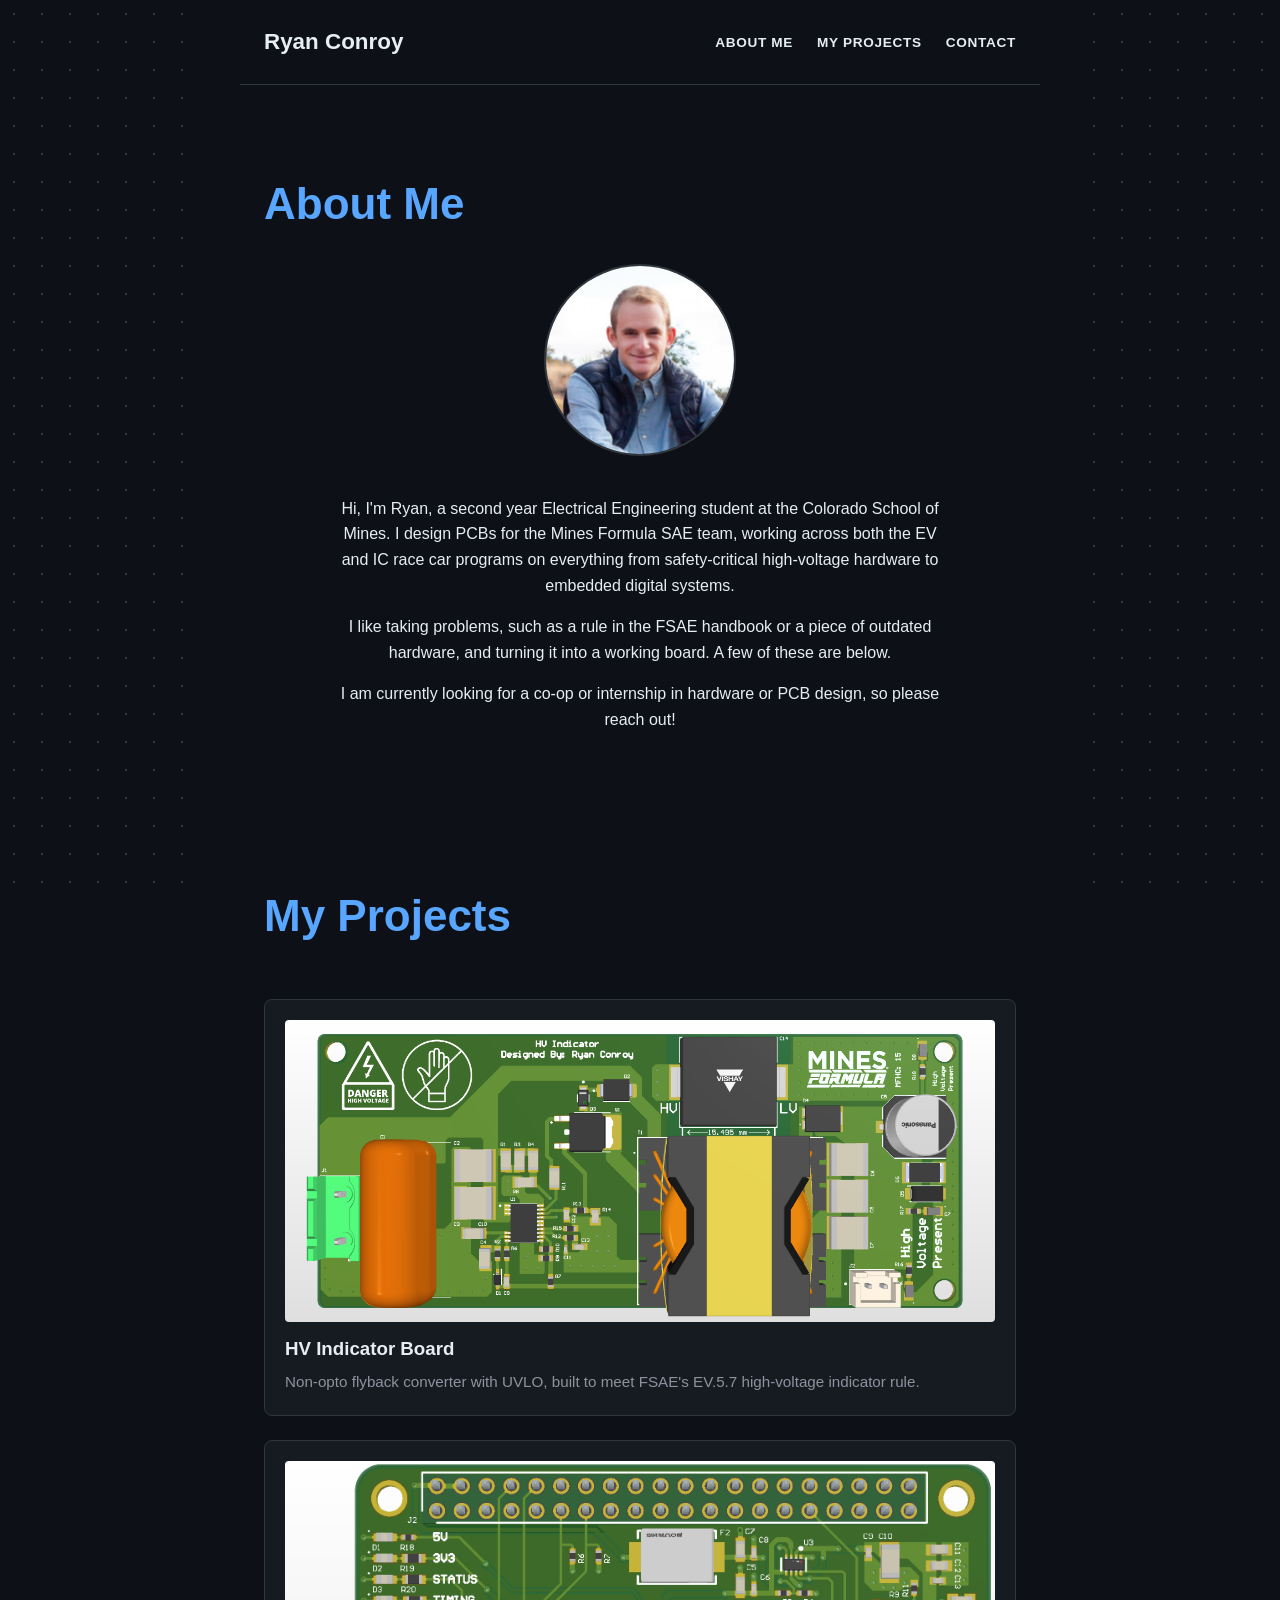
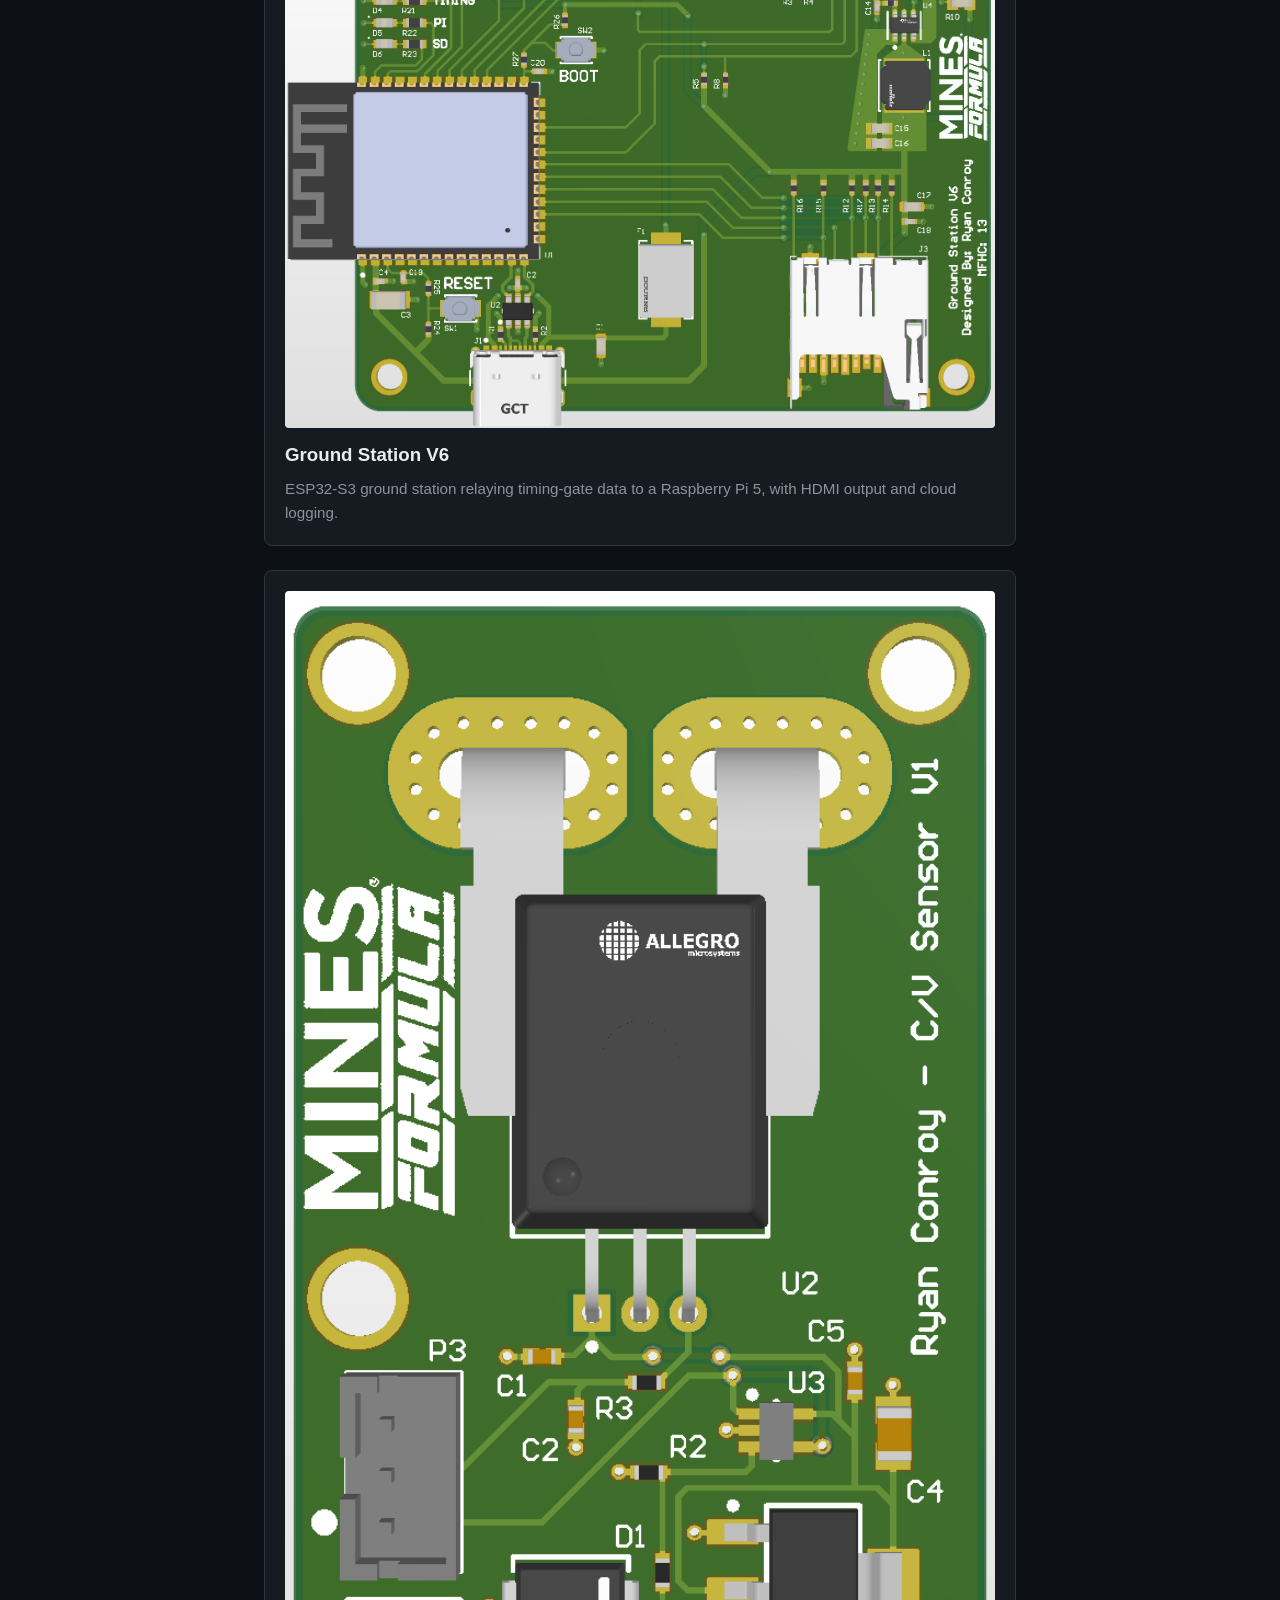
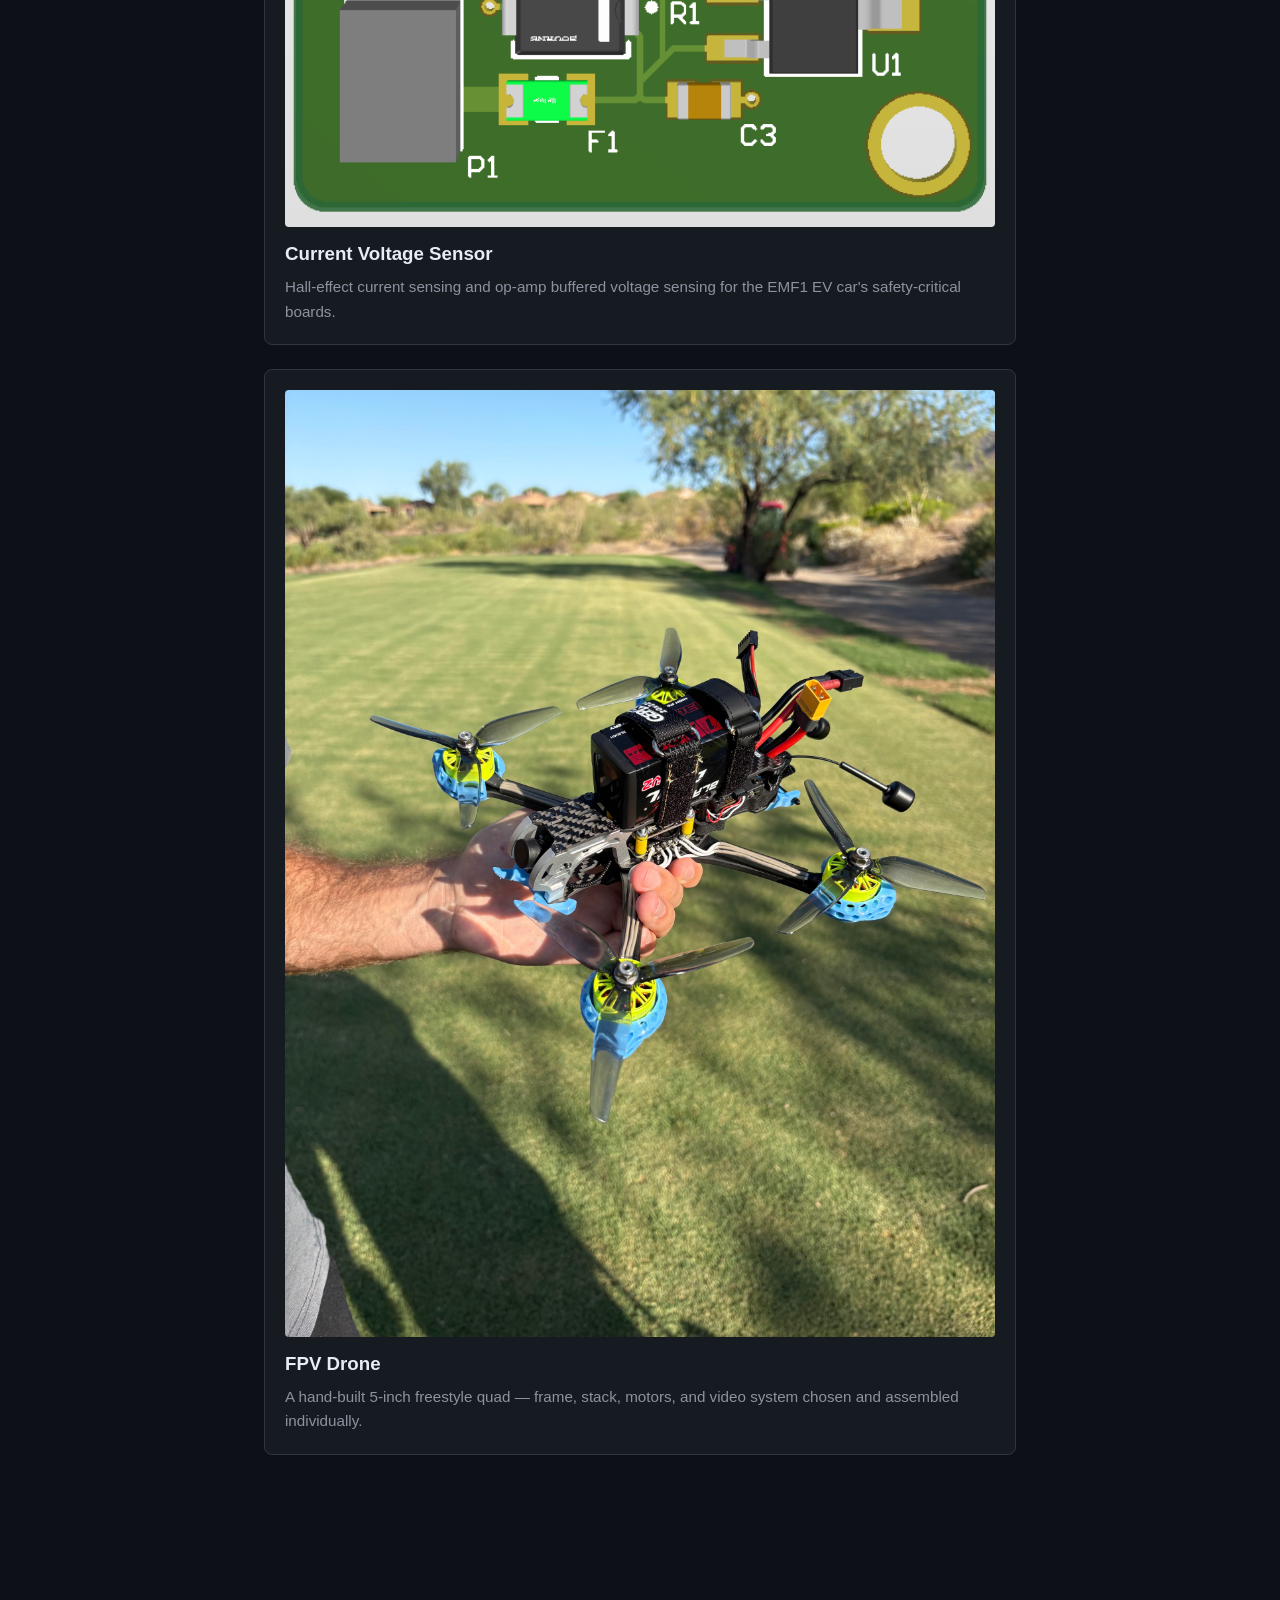
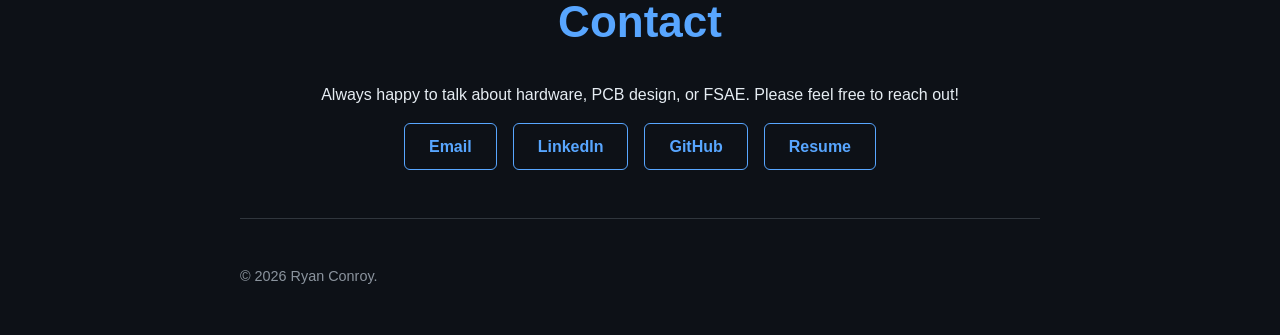
==== index.html @ 9a909cfd "initial commit" ====
<!DOCTYPE html>
<html lang="en">

<head>
  <meta charset="UTF-8">
  <meta name="viewport" content="width=device-width, initial-scale=1.0">
  <title>Ryan Conroy — Electrical Engineering Portfolio</title>
  <link rel="stylesheet" href="style.css">
</head>

<body>

  <header>
    <h1><a href="index.html">Ryan Conroy</a></h1>
    <nav>
      <ul>
        <li><a href="#about">About Me</a></li>
        <li><a href="#projects">My Projects</a></li>
        <li><a href="#contact">Contact</a></li>
      </ul>
    </nav>
  </header>

  <main>

    <section id="about">
      <h2>About Me</h2>
      <div class="about-content">
        <img src="img/RyanHeadshot.jpg" alt="Ryan Conroy" class="headshot">
        <div>
          <p>Hi, I'm Ryan, a second year Electrical Engineering student at the Colorado School of Mines. I design PCBs
            for the Mines Formula SAE team, working across both the EV and IC race car programs on everything from
            safety-critical high-voltage hardware to embedded digital systems.</p>
          <p>I like taking problems, such as a rule in the FSAE handbook or a piece of outdated hardware, and turning it
            into a working board. A few of these are below.</p>
          <p>I am currently looking for a co-op or internship in hardware or PCB design, so please reach out!</p>
        </div>
      </div>
    </section>

    <section id="projects">
      <h2>My Projects</h2>

      <a class="project-card" href="projects/hv-indicator.html">
        <img src="img/EV_Voltage_Indicator_3D.png" alt="HV Indicator Board schematic">
        <h3>HV Indicator Board</h3>
        <p>Non-opto flyback converter with UVLO, built to meet FSAE's EV.5.7 high-voltage indicator rule.</p>
      </a>

      <a class="project-card" href="projects/ground-station.html">
        <img src="img/Ground_Station_V6_3D.png" alt="Ground Station V6 PCB">
        <h3>Ground Station V6</h3>
        <p>ESP32-S3 ground station relaying timing-gate data to a Raspberry Pi 5, with HDMI output and cloud logging.
        </p>
      </a>

      <a class="project-card" href="projects/current-voltage-sensor.html">
        <img src="img/Current_Voltage_Sensor_3D.png" alt="Current Voltage Sensor PCB">
        <h3>Current Voltage Sensor</h3>
        <p>Hall-effect current sensing and op-amp buffered voltage sensing for the EMF1 EV car's safety-critical boards.
        </p>
      </a>

      <a class="project-card" href="projects/fpv-drone.html">
        <img src="img/Drone_Main.jpg" alt="Custom FPV Drone">
        <h3>FPV Drone</h3>
        <p>A hand-built 5-inch freestyle quad — frame, stack, motors, and video system chosen and assembled
          individually.</p>
      </a>

    </section>

    <section id="contact">
      <h2>Contact</h2>
      <p>Always happy to talk about hardware, PCB design, or FSAE. Please feel free to reach out!</p>
      <div class="contact-links">
        <a href="mailto:RyanJConroy@outlook.com" class="contact-btn">Email</a>
        <a href="https://www.linkedin.com/in/ryanjconroy/" class="contact-btn">LinkedIn</a>
        <a href="https://github.com/ItsRyanConroy" class="contact-btn">GitHub</a>
        <a href="Ryan_Conroy_Resume.pdf" class="contact-btn" target="_blank" rel="noopener">Resume</a>
      </div>
    </section>

  </main>

  <footer>
    <p>&copy; 2026 Ryan Conroy.</p>
  </footer>

</body>

</html>
---- style.css ----
:root {
  --bg: #0d1117;
  --bg-alt: #161b22;
  --text: #e6edf3;
  --text-dim: #8b949e;
  --accent: #58a6ff;
  --border: #30363d;
}

* {
    box-sizing: border-box;
}

body {
    margin: 0;
    font-family: -apple-system, "Segoe UI", Roboto, Helvetica, Arial, sans-serif;
    line-height: 1.6;
    background: var(--bg);
    color: var(--text);
}

body::before,
body::after {
  content: "";
  position: fixed;
  top: 0;
  bottom: 0;
  width: 200px;
  background-image: radial-gradient(var(--border) 1.5px, transparent 1.5px);
  background-size: 28px 28px;
  z-index: -1;
  display: none;
}

body::before { left: 0; }
body::after { right: 0; }

@media (min-width: 1200px) {
  body::before,
  body::after {
    display: block;
  }
}

a {
    color: var(--accent);
    transition: color 0.15s ease;
}

a:focus-visible,
button:focus-visible {
    outline: 2px solid var(--accent);
    outline-offset: 2px;
}

header,
main,
footer {
    max-width: 800px;
    margin: 0 auto;
    padding: 0 1.5rem;
    position: relative;
}

header {
    display: flex;
    justify-content: space-between;
    align-items: center;
    padding-top: 1.5rem;
    padding-bottom: 1.5rem;
    border-bottom: 1px solid var(--border);
}

header h1 {
    margin: 0;
    font-size: 1.4rem;
}

header h1 a {
    color: var(--text);
    text-decoration: none;
}

nav ul {
    list-style: none;
    display: flex;
    gap: 1.5rem;
    margin: 0;
    padding: 0;
}

nav a {
    text-decoration: none;
    color: var(--text);
    text-transform: uppercase;
    letter-spacing: 0.05em;
    font-size: 0.85rem;
    font-weight: 600;
}

nav a:hover {
    color: var(--accent);
}

#projects {
    display: grid;
    grid-template-columns: 1fr;
    gap: 1.5rem;
}

#projects h2 {
    grid-column: 1 / -1;
}

.project-card {
    display: block;
    background: var(--bg-alt);
    border: 1px solid var(--border);
    border-radius: 8px;
    padding: 1.25rem;
    text-decoration: none;
    color: var(--text);
    transition: transform 0.15s ease, box-shadow 0.15s ease;
}

.project-card:hover {
    transform: translateY(-3px);
    box-shadow: 0 8px 20px rgba(0, 0, 0, 0.35);
}

.project-card h3 {
    margin: 0.75rem 0 0.4rem;
    color: var(--text);
}

.project-card p {
    margin: 0;
    color: var(--text-dim);
    font-size: 0.95rem;
}

.project-card img {
    width: 100%;
    height: auto;
    border-radius: 4px;
    display: block;
}

.back-link {
    display: inline-block;
    margin-bottom: 1.5rem;
    font-size: 0.9rem;
}

section {
  padding: 3rem 0;
}

section h2 {
  margin-bottom: 1.5rem;
  color: var(--accent);
  font-size: 2.75rem;
}

.about-content {
  display: flex;
  flex-direction: column;
  align-items: center;
  text-align: center;
  gap: 1.5rem;
}

.about-content > div {
  max-width: 600px;
}

.headshot {
  width: 192px;
  height: 192px;
  border-radius: 50%;
  object-fit: cover;
  border: 2px solid var(--border);
}

@media (max-width: 600px) {
  .about-content {
    flex-direction: column;
    align-items: center;
    text-align: center;
  }
}

article h1 {
  margin-bottom: 0.5rem;
}

article p {
  margin: 0.75rem 0;
}

article ul {
  margin: 0.75rem 0;
  padding-left: 1.25rem;
}

article li {
  margin-bottom: 0.4rem;
}

article img {
  width: 100%;
  height: auto;
  border-radius: 4px;
  margin-top: 0.75rem;
}

footer {
  padding: 2rem 0;
  border-top: 1px solid var(--border);
  color: var(--text-dim);
  font-size: 0.9rem;
}

.zoomable {
  cursor: pointer;
  transition: opacity 0.15s ease;
}

.zoomable:hover {
  opacity: 0.85;
}

#image-modal {
  border: none;
  border-radius: 8px;
  padding: 0;
  background: var(--bg-alt);
  max-width: 90vw;
  max-height: 90vh;
}

#image-modal::backdrop {
  background: rgba(0, 0, 0, 0.7);
}

#image-modal img {
  display: block;
  max-width: 90vw;
  max-height: 85vh;
}

#modal-close {
  position: absolute;
  top: 0.5rem;
  right: 0.75rem;
  background: none;
  border: none;
  color: var(--text);
  font-size: 1.5rem;
  cursor: pointer;
  line-height: 1;
}

#contact {
  text-align: center;
}

.contact-links {
  display: flex;
  justify-content: center;
  flex-wrap: wrap;
  gap: 1rem;
  margin-top: 1rem;
}

.contact-btn {
  display: inline-block;
  padding: 0.6rem 1.5rem;
  border: 1px solid var(--accent);
  border-radius: 6px;
  color: var(--accent);
  text-decoration: none;
  font-weight: 600;
  transition: background 0.15s ease, color 0.15s ease;
}

.contact-btn:hover {
  background: var(--accent);
  color: var(--bg);
}

@media (max-width: 600px) {
  header {
    flex-direction: column;
    align-items: flex-start;
    gap: 0.75rem;
  }
}
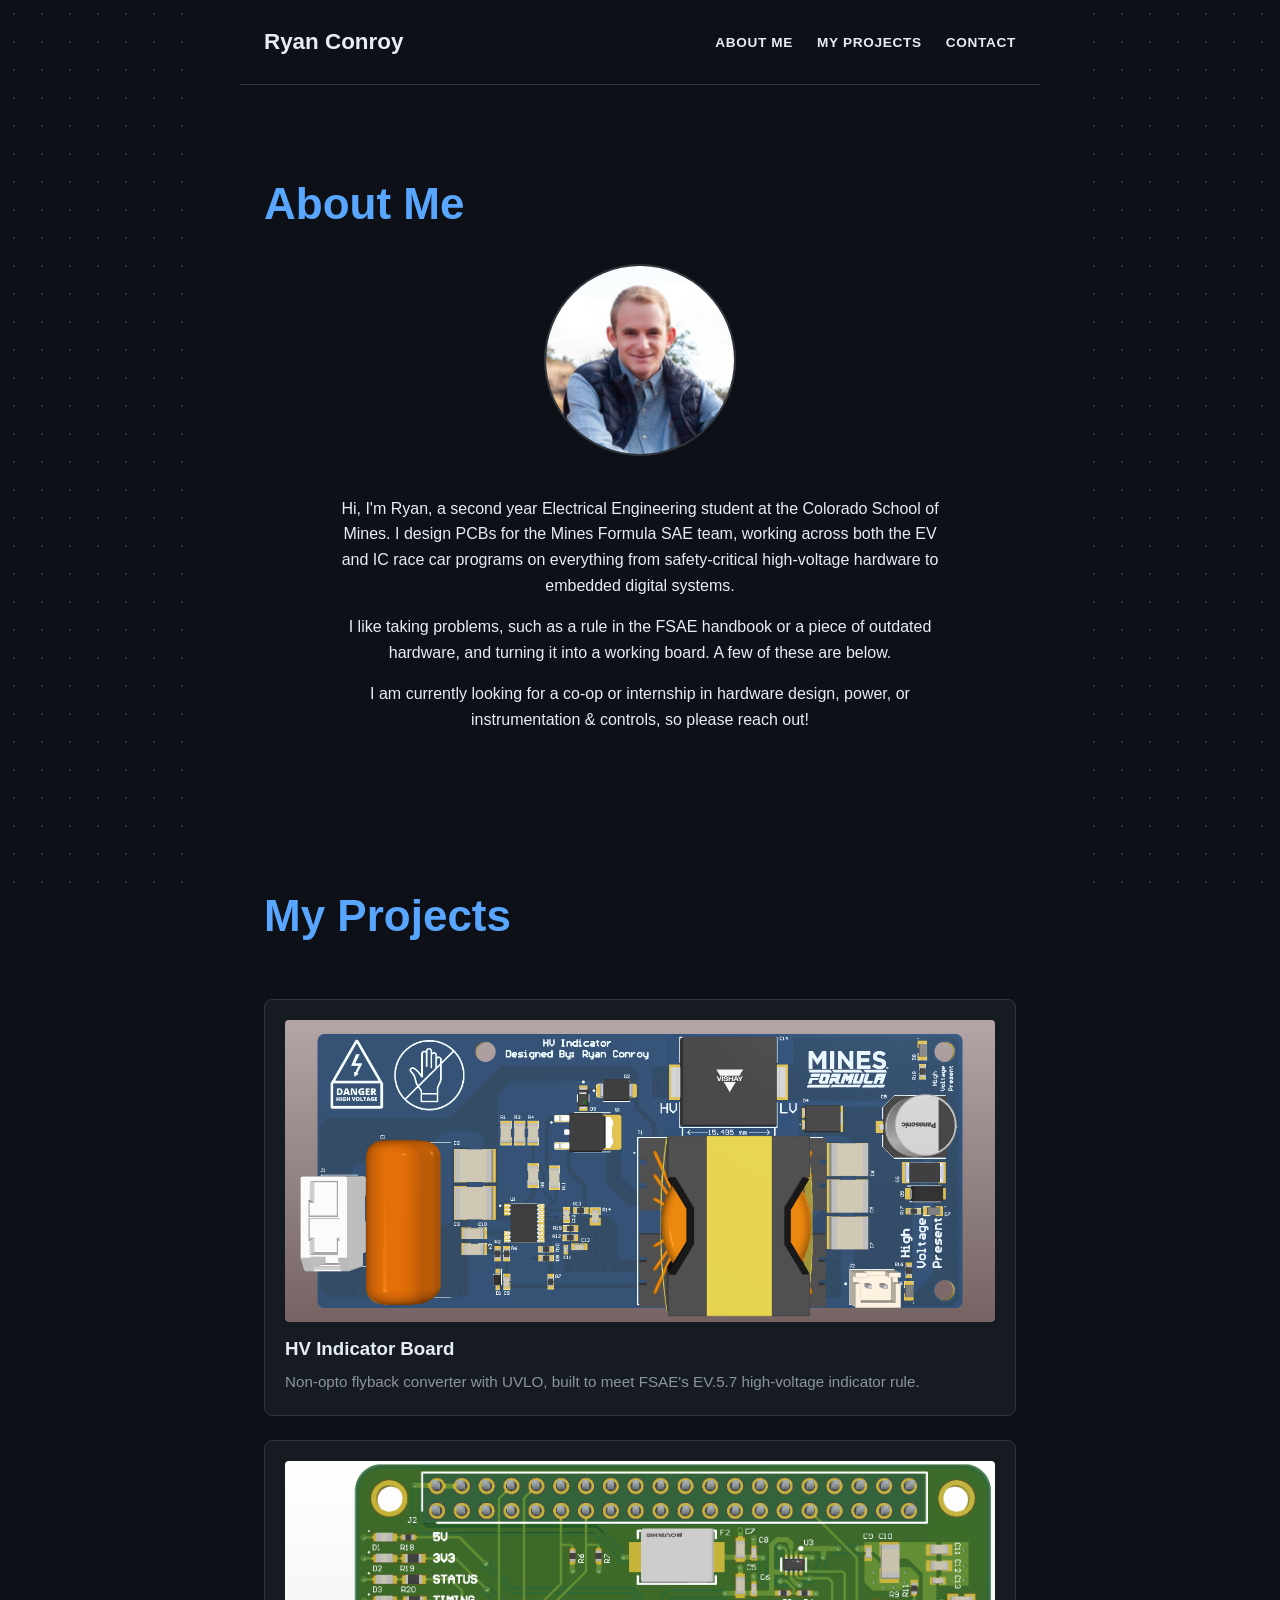
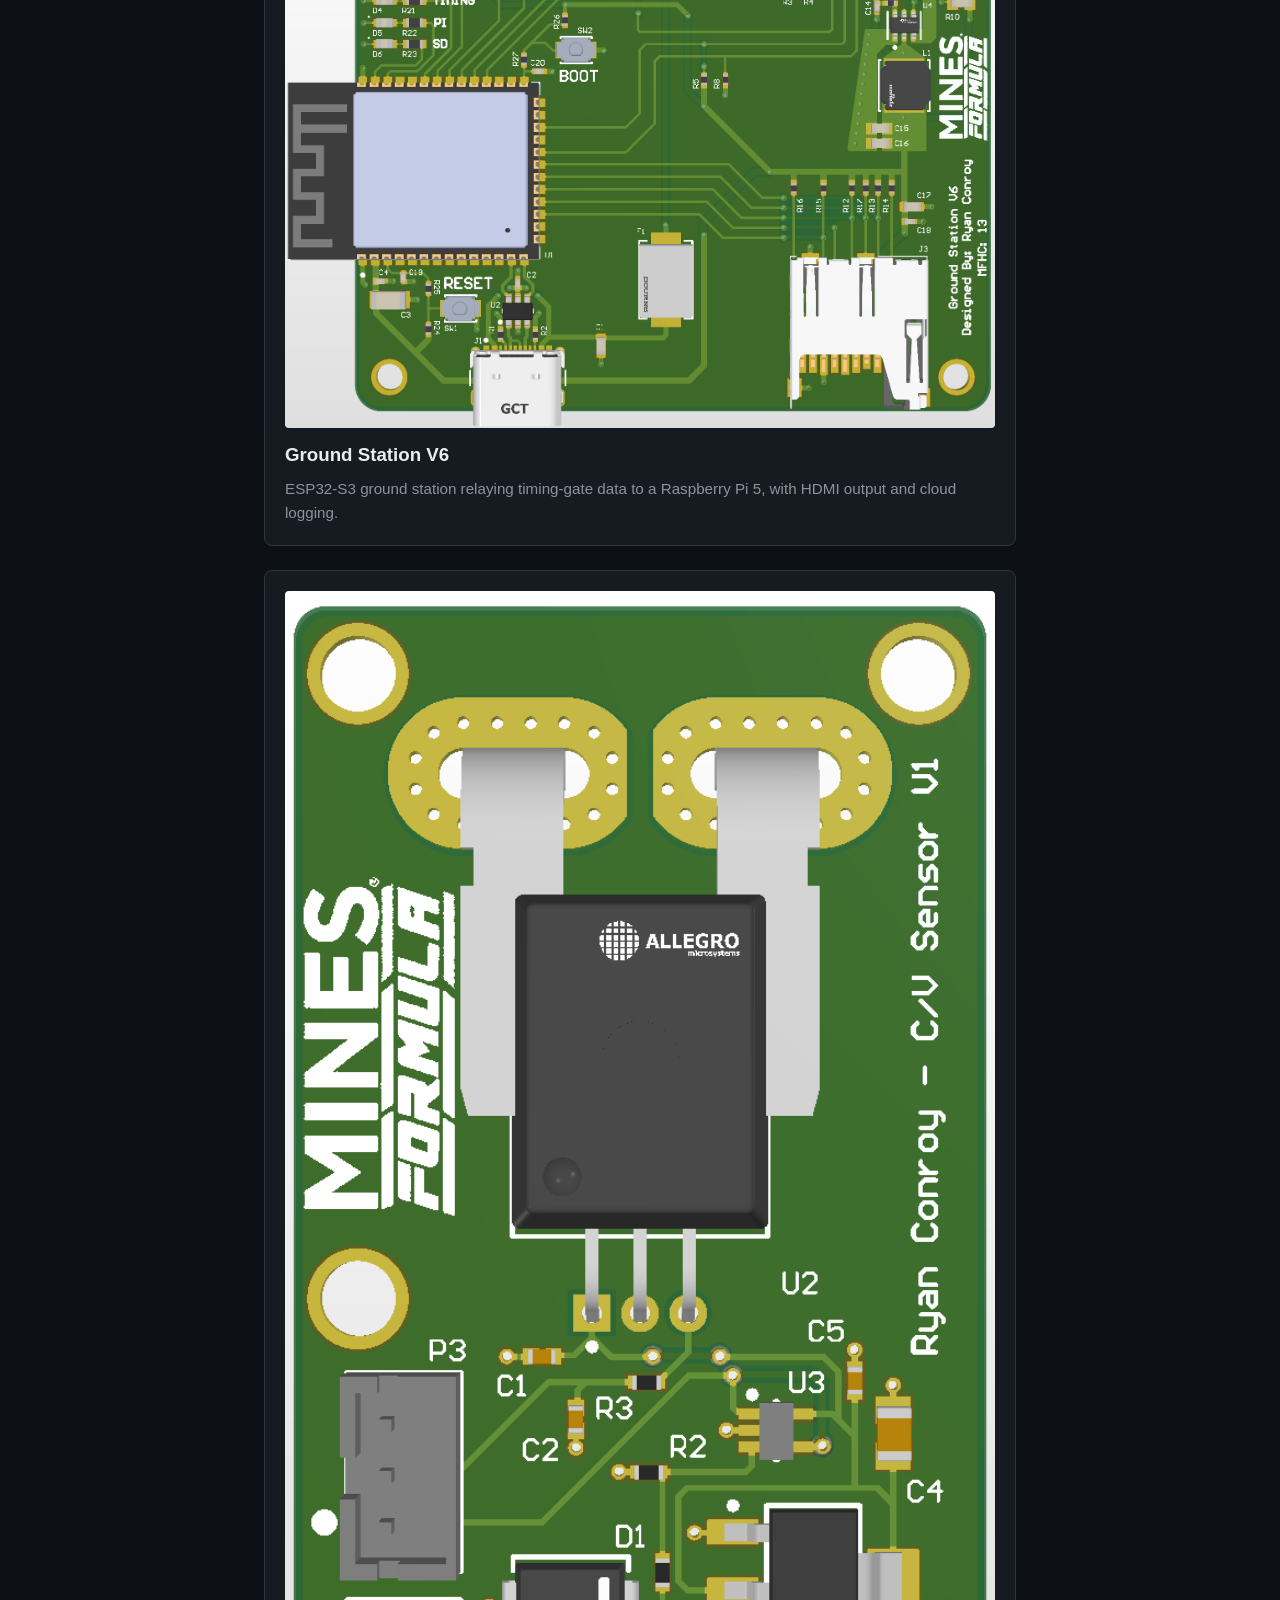
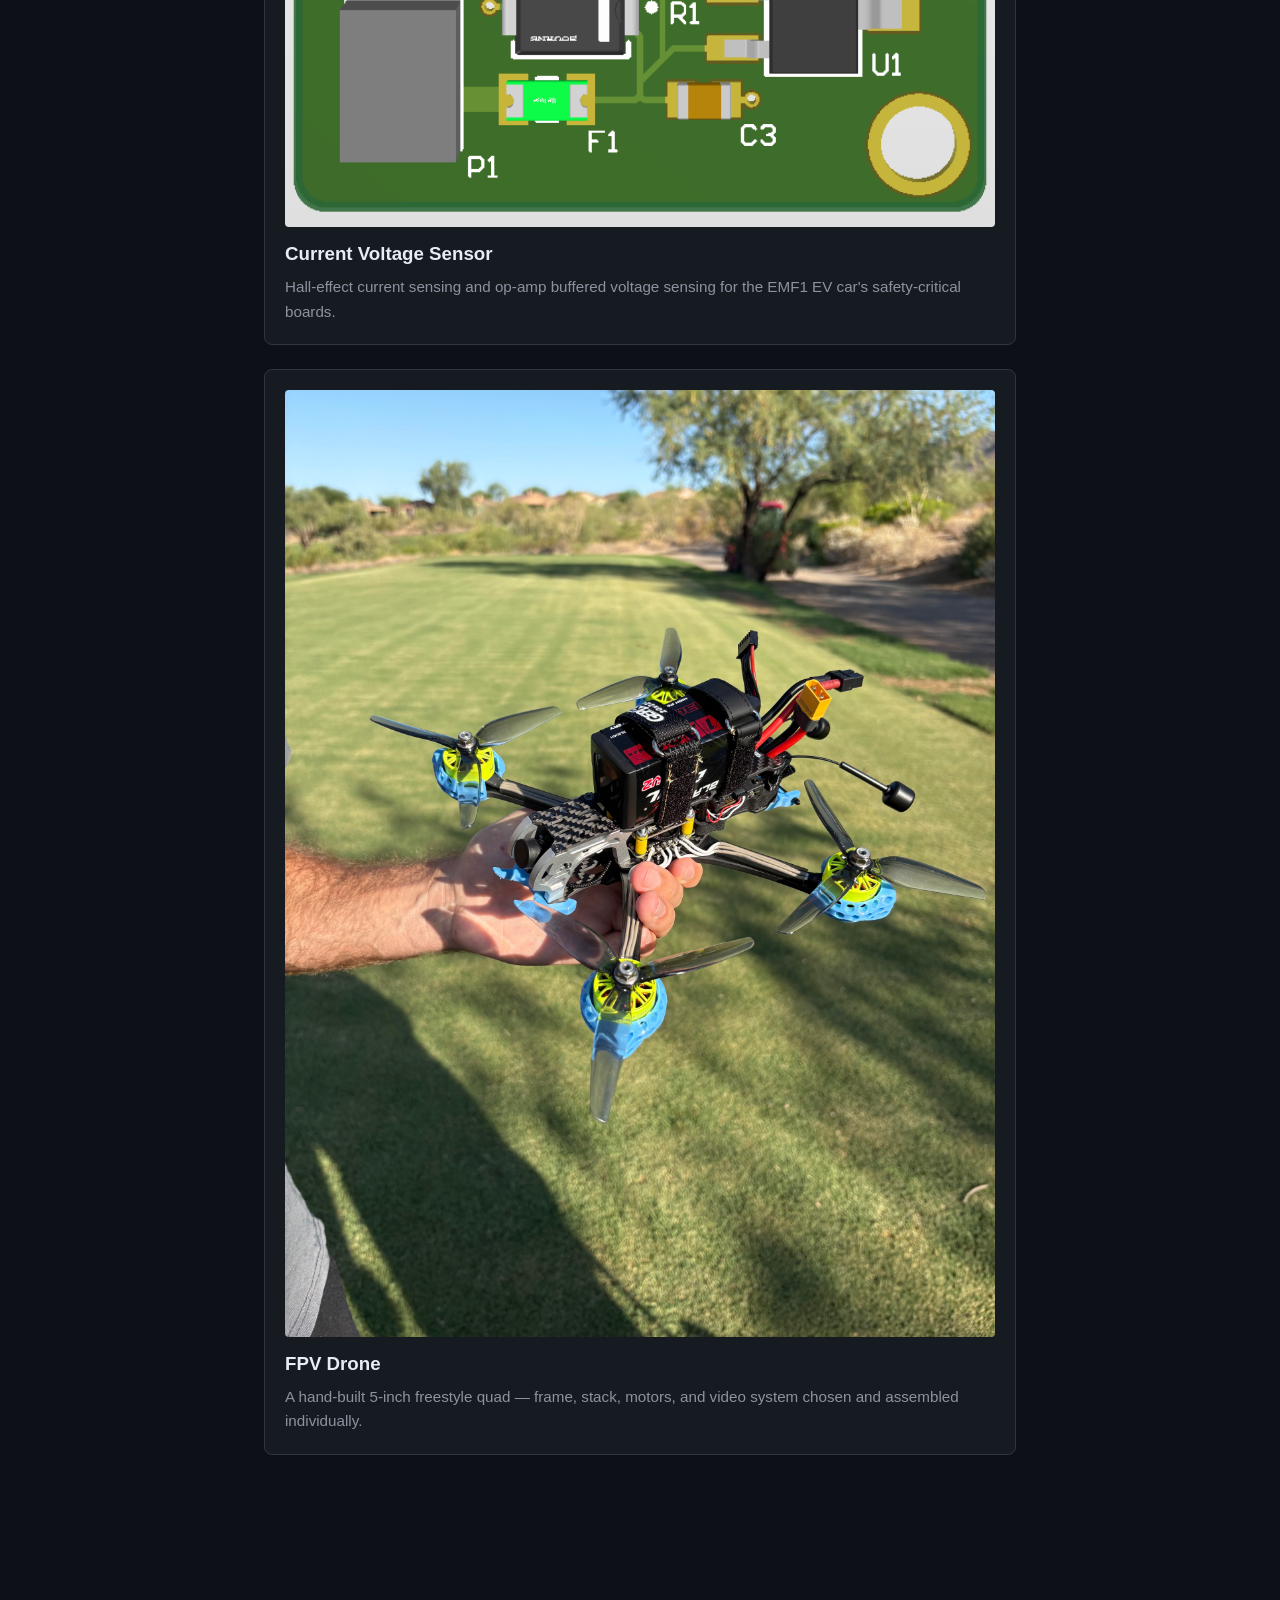
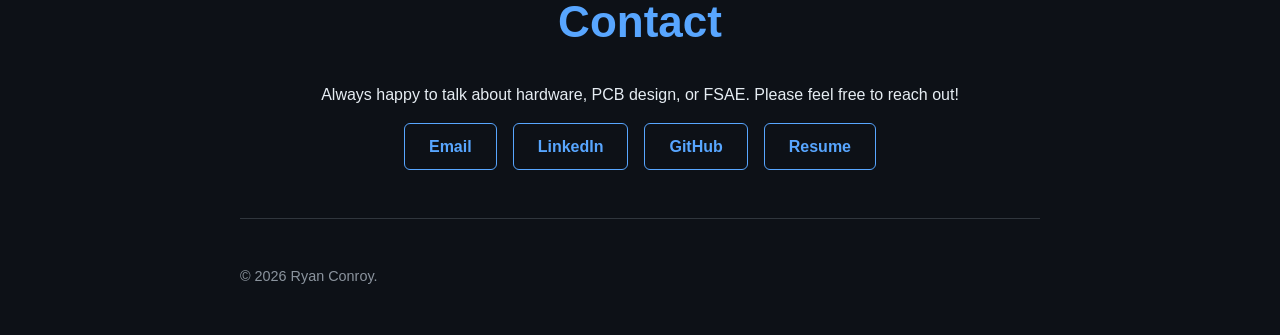
==== commit f15b2602: "Update Intro Text" ====
--- a/index.html
+++ b/index.html
@@ -33,7 +33,7 @@
             safety-critical high-voltage hardware to embedded digital systems.</p>
           <p>I like taking problems, such as a rule in the FSAE handbook or a piece of outdated hardware, and turning it
             into a working board. A few of these are below.</p>
-          <p>I am currently looking for a co-op or internship in hardware or PCB design, so please reach out!</p>
+          <p>I am currently looking for a co-op or internship in hardware design, power, or instrumentation & controls, so please reach out!</p>
         </div>
       </div>
     </section>
--- a/style.css
+++ b/style.css
@@ -295,4 +295,97 @@
     align-items: flex-start;
     gap: 0.75rem;
   }
+}
+
+/* Content sections within an article (writeup pages) —
+   overrides the homepage section sizing so inner headings
+   don't inherit the 2.75rem hero treatment */
+article section {
+  padding: 0;
+  margin-bottom: 2.5rem;
+}
+
+article section h2 {
+  font-size: 1.5rem;
+  margin-bottom: 0.75rem;
+  padding-bottom: 0.4rem;
+  border-bottom: 1px solid var(--border);
+}
+
+article section h3 {
+  color: var(--text);
+  font-size: 1.1rem;
+  margin: 1.25rem 0 0.4rem;
+}
+
+/* Requirements table */
+table {
+  width: 100%;
+  border-collapse: collapse;
+  margin: 1rem 0;
+  font-size: 0.95rem;
+  background: var(--bg-alt);
+  border: 1px solid var(--border);
+  border-radius: 6px;
+  overflow: hidden;
+}
+
+thead {
+  background: rgba(88, 166, 255, 0.08);
+}
+
+th {
+  text-align: left;
+  padding: 0.7rem 1rem;
+  color: var(--accent);
+  font-size: 0.8rem;
+  text-transform: uppercase;
+  letter-spacing: 0.04em;
+  border-bottom: 1px solid var(--border);
+}
+
+td {
+  padding: 0.7rem 1rem;
+  border-bottom: 1px solid var(--border);
+  color: var(--text);
+}
+
+tbody tr:last-child td {
+  border-bottom: none;
+}
+
+tbody tr:hover {
+  background: rgba(255, 255, 255, 0.03);
+}
+
+/* Status badges */
+.status {
+  display: inline-block;
+  padding: 0.2rem 0.6rem;
+  border-radius: 4px;
+  font-size: 0.8rem;
+  font-weight: 600;
+  white-space: nowrap;
+}
+
+.status--met {
+  color: #56d364;
+  background: rgba(86, 211, 100, 0.12);
+}
+
+.status--removed {
+  color: #e3b341;
+  background: rgba(227, 179, 65, 0.12);
+}
+
+/* Schematic/render figures */
+article figure {
+  margin: 1.5rem 0;
+}
+
+article figcaption {
+  margin-top: 0.5rem;
+  font-size: 0.85rem;
+  color: var(--text-dim);
+  text-align: center;
 }
